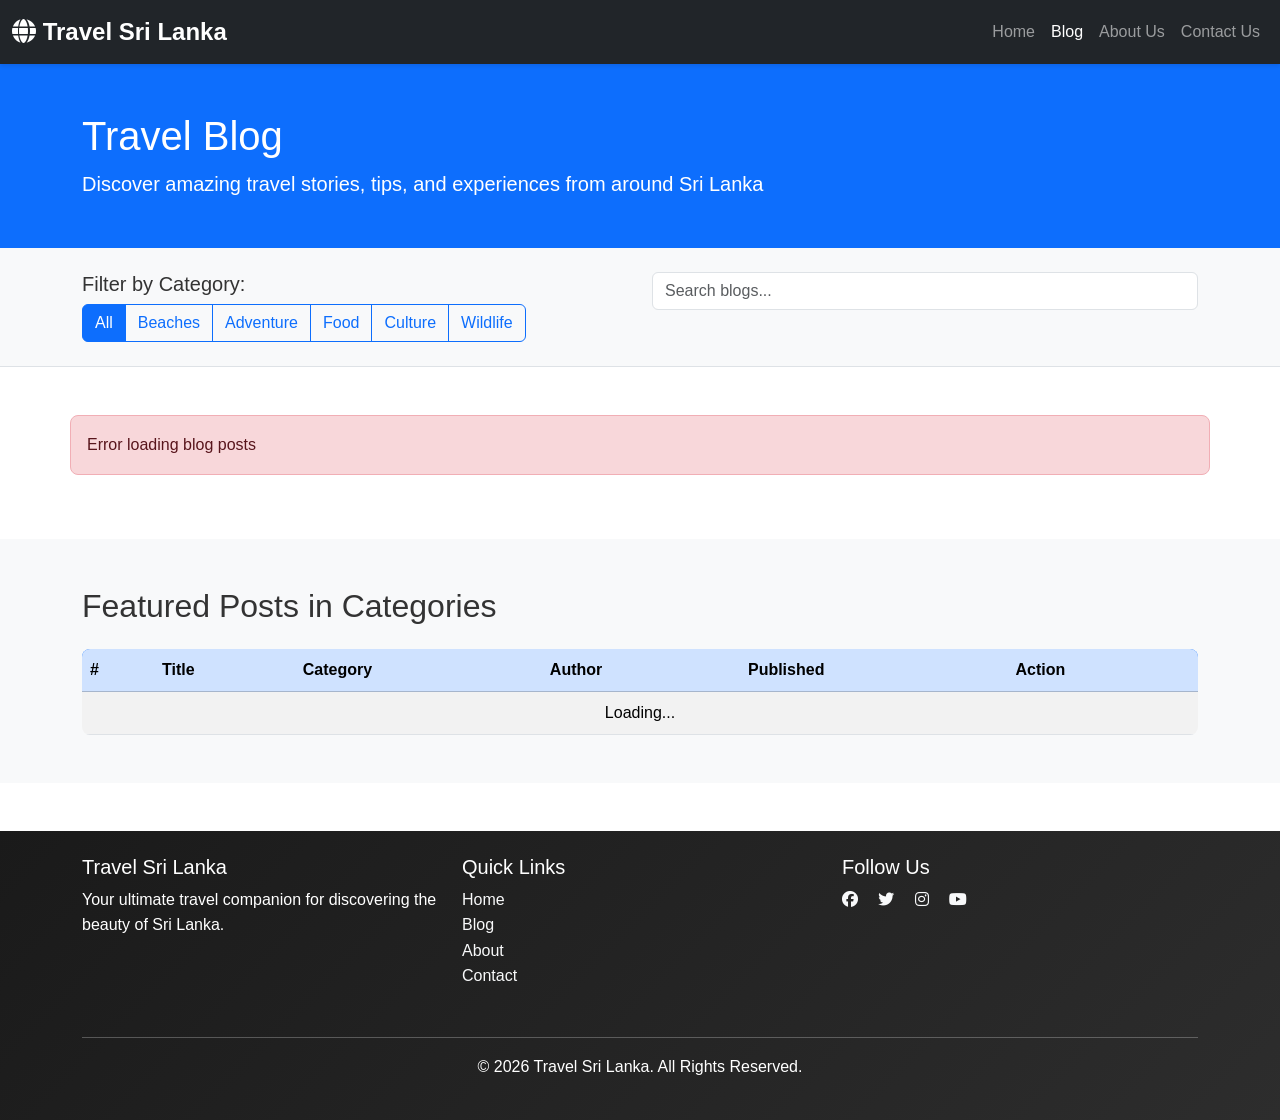
==== pages/blog.html @ 9011e3a1 "added image" ====
<!DOCTYPE html>
<html lang="en">
<head>
    <meta charset="UTF-8">
    <meta name="viewport" content="width=device-width, initial-scale=1.0">
    <title>Blog - Travel Sri Lanka</title>
    <link href="https://cdnjs.cloudflare.com/ajax/libs/bootstrap/5.3.0/css/bootstrap.min.css" rel="stylesheet">
    <link href="https://cdnjs.cloudflare.com/ajax/libs/font-awesome/6.4.0/css/all.min.css" rel="stylesheet">
    <link href="../css/style.css" rel="stylesheet">
</head>
<body>
    <!-- Navigation Bar -->
    <nav class="navbar navbar-expand-lg navbar-dark bg-dark sticky-top">
        <div class="container-fluid">
            <a class="navbar-brand fw-bold" href="../index.html">
                <i class="fas fa-globe"></i> Travel Sri Lanka
            </a>
            <button class="navbar-toggler" type="button" data-bs-toggle="collapse" data-bs-target="#navbarNav">
                <span class="navbar-toggler-icon"></span>
            </button>
            <div class="collapse navbar-collapse" id="navbarNav">
                <ul class="navbar-nav ms-auto">
                    <li class="nav-item">
                        <a class="nav-link" href="../index.html">Home</a>
                    </li>
                    <li class="nav-item">
                        <a class="nav-link active" href="blog.html">Blog</a>
                    </li>
                    <li class="nav-item">
                        <a class="nav-link" href="about.html">About Us</a>
                    </li>
                    <li class="nav-item">
                        <a class="nav-link" href="contact.html">Contact Us</a>
                    </li>
                </ul>
            </div>
        </div>
    </nav>

    <!-- Page Header -->
    <div class="bg-primary text-white py-5">
        <div class="container">
            <h1 class="mb-2">Travel Blog</h1>
            <p class="lead mb-0">Discover amazing travel stories, tips, and experiences from around Sri Lanka</p>
        </div>
    </div>

    <!-- Filter Section -->
    <section class="bg-light py-4 border-bottom">
        <div class="container">
            <div class="row">
                <div class="col-md-6">
                    <h5>Filter by Category:</h5>
                    <div id="category-filter" class="btn-group" role="group">
                        <button type="button" class="btn btn-outline-primary active" data-filter="all">All</button>
                        <button type="button" class="btn btn-outline-primary" data-filter="Beaches">Beaches</button>
                        <button type="button" class="btn btn-outline-primary" data-filter="Adventure">Adventure</button>
                        <button type="button" class="btn btn-outline-primary" data-filter="Food">Food</button>
                        <button type="button" class="btn btn-outline-primary" data-filter="Culture">Culture</button>
                        <button type="button" class="btn btn-outline-primary" data-filter="Wildlife">Wildlife</button>
                    </div>
                </div>
                <div class="col-md-6">
                    <input type="text" id="search-blogs" class="form-control" placeholder="Search blogs...">
                </div>
            </div>
        </div>
    </section>

    <!-- Blog Posts Section -->
    <section class="blog-section py-5">
        <div class="container">
            <div id="blog-container" class="row">
                <!-- Blog posts will be loaded dynamically -->
                <div class="spinner-border text-primary mx-auto" role="status">
                    <span class="visually-hidden">Loading...</span>
                </div>
            </div>
        </div>
    </section>

    <!-- Sidebar Section with Featured Posts Table -->
    <section class="py-5 bg-light">
        <div class="container">
            <h2 class="mb-4">Featured Posts in Categories</h2>
            <div class="table-responsive">
                <table class="table table-hover table-striped">
                    <thead class="table-primary">
                        <tr>
                            <th>#</th>
                            <th>Title</th>
                            <th>Category</th>
                            <th>Author</th>
                            <th>Published</th>
                            <th>Action</th>
                        </tr>
                    </thead>
                    <tbody id="featured-table">
                        <!-- Table will be populated via AJAX -->
                        <tr>
                            <td colspan="6" class="text-center">Loading...</td>
                        </tr>
                    </tbody>
                </table>
            </div>
        </div>
    </section>

    <!-- Footer -->
    <footer class="bg-dark text-white py-4 mt-5">
        <div class="container">
            <div class="row">
                <div class="col-md-4 mb-3">
                    <h5>Travel Sri Lanka</h5>
                    <p>Your ultimate travel companion for discovering the beauty of Sri Lanka.</p>
                </div>
                <div class="col-md-4 mb-3">
                    <h5>Quick Links</h5>
                    <ul class="list-unstyled">
                        <li><a href="../index.html" class="text-decoration-none text-light">Home</a></li>
                        <li><a href="blog.html" class="text-decoration-none text-light">Blog</a></li>
                        <li><a href="about.html" class="text-decoration-none text-light">About</a></li>
                        <li><a href="contact.html" class="text-decoration-none text-light">Contact</a></li>
                    </ul>
                </div>
                <div class="col-md-4 mb-3">
                    <h5>Follow Us</h5>
                    <a href="#" class="text-light me-3"><i class="fab fa-facebook"></i></a>
                    <a href="#" class="text-light me-3"><i class="fab fa-twitter"></i></a>
                    <a href="#" class="text-light me-3"><i class="fab fa-instagram"></i></a>
                    <a href="#" class="text-light"><i class="fab fa-youtube"></i></a>
                </div>
            </div>
            <hr class="bg-light">
            <div class="text-center">
                <p>&copy; 2026 Travel Sri Lanka. All Rights Reserved.</p>
            </div>
        </div>
    </footer>

    <script src="https://cdnjs.cloudflare.com/ajax/libs/jquery/3.6.4/jquery.min.js"></script>
    <script src="https://cdnjs.cloudflare.com/ajax/libs/bootstrap/5.3.0/js/bootstrap.bundle.min.js"></script>
    <script src="../js/script.js"></script>
    <script>
        let allBlogs = [];

        $(document).ready(function() {
            loadAllBlogs();
        });

        // Load all blogs
        function loadAllBlogs() {
            $.ajax({
                url: '../php/get_blogs.php',
                type: 'GET',
                dataType: 'json',
                success: function(data) {
                    console.log('All blogs loaded:', data);
                    allBlogs = data;
                    displayBlogs(data);
                    populateFeaturedTable(data);
                },
                error: function(xhr, status, error) {
                    console.error('Error loading blogs:', error);
                    $('#blog-container').html('<div class="alert alert-danger">Error loading blog posts</div>');
                }
            });
        }

        // Display blogs
        function displayBlogs(blogs) {
            let html = '';
            
            if(blogs.length === 0) {
                html = '<div class="col-12 text-center"><p>No blog posts available.</p></div>';
            } else {
                blogs.forEach(blog => {
                    const date = new Date(blog.created_date);
                    const formattedDate = date.toLocaleDateString('en-US', { 
                        year: 'numeric', 
                        month: 'short', 
                        day: 'numeric' 
                    });
                    
                    html += `
                        <div class="col-md-6 col-lg-4 mb-4">
                            <div class="card blog-card h-100">
                                <img src="../${blog.image}" class="card-img-top" alt="${blog.title}">
                                <div class="card-body d-flex flex-column">
                                    <div class="blog-meta">
                                        <span class="badge bg-primary mb-2">${blog.category}</span>
                                        <div>
                                            <i class="fas fa-calendar"></i> ${formattedDate}
                                            <span class="ms-3">
                                                <i class="fas fa-user"></i> ${blog.author}
                                            </span>
                                        </div>
                                    </div>
                                    <h5 class="card-title blog-title">${blog.title}</h5>
                                    <p class="card-text blog-excerpt">${blog.excerpt}</p>
                                    <a href="blog-details.html?id=${blog.id}" class="mt-auto read-more-btn">
                                        Read More <i class="fas fa-arrow-right"></i>
                                    </a>
                                </div>
                            </div>
                        </div>
                    `;
                });
            }
            
            $('#blog-container').html(html);
        }

        // Populate featured table
        function populateFeaturedTable(blogs) {
            let html = '';
            
            blogs.forEach((blog, index) => {
                const date = new Date(blog.created_date);
                const formattedDate = date.toLocaleDateString('en-US', { 
                    year: 'numeric', 
                    month: 'short', 
                    day: 'numeric' 
                });
                
                html += `
                    <tr>
                        <td>${index + 1}</td>
                        <td>${blog.title}</td>
                        <td><span class="badge bg-primary">${blog.category}</span></td>
                        <td>${blog.author}</td>
                        <td>${formattedDate}</td>
                        <td>
                            <a href="blog-details.html?id=${blog.id}" class="btn btn-sm btn-primary">
                                <i class="fas fa-eye"></i> View
                            </a>
                        </td>
                    </tr>
                `;
            });
            
            $('#featured-table').html(html);
        }

        // Category Filter
        $('#category-filter button').on('click', function() {
            $('#category-filter button').removeClass('active');
            $(this).addClass('active');
            
            const filter = $(this).data('filter');
            
            if(filter === 'all') {
                displayBlogs(allBlogs);
            } else {
                const filtered = allBlogs.filter(blog => blog.category === filter);
                displayBlogs(filtered);
            }
        });

        // Search Blogs
        $('#search-blogs').on('keyup', function() {
            const searchTerm = $(this).val().toLowerCase();
            const filtered = allBlogs.filter(blog => 
                blog.title.toLowerCase().includes(searchTerm) ||
                blog.excerpt.toLowerCase().includes(searchTerm) ||
                blog.author.toLowerCase().includes(searchTerm)
            );
            displayBlogs(filtered);
        });
    </script>
</body>
</html>
---- css/style.css ----
/* Global Styles */
:root {
    --primary-color: #0d6efd;
    --secondary-color: #6c757d;
    --success-color: #198754;
    --danger-color: #dc3545;
    --dark-color: #212529;
    --light-color: #f8f9fa;
}

* {
    margin: 0;
    padding: 0;
    box-sizing: border-box;
}

body {
    font-family: 'Segoe UI', Tahoma, Geneva, Verdana, sans-serif;
    line-height: 1.6;
    color: #333;
}

/* Navigation Bar */
.navbar {
    box-shadow: 0 2px 4px rgba(0,0,0,0.1);
}

.navbar-brand {
    font-size: 1.5rem;
    color: #fff !important;
    transition: transform 0.3s;
}

.navbar-brand:hover {
    transform: scale(1.05);
}

/* Banner Section */
.banner-container {
    position: relative;
    height: 400px;
    overflow: hidden;
}

.banner-image {
    width: 100%;
    height: 100%;
    object-fit: cover;
}

.banner-overlay {
    position: absolute;
    top: 0;
    left: 0;
    width: 100%;
    height: 100%;
    background: rgba(0, 0, 0, 0.4);
    display: flex;
    align-items: center;
    justify-content: center;
}

.banner-content {
    text-align: center;
    color: white;
    z-index: 2;
}

.banner-content h1 {
    font-size: 3.5rem;
    font-weight: bold;
    text-shadow: 2px 2px 4px rgba(0,0,0,0.5);
    margin-bottom: 1rem;
    animation: slideInDown 0.8s ease;
}

.banner-content p {
    font-size: 1.5rem;
    text-shadow: 1px 1px 2px rgba(0,0,0,0.5);
    animation: slideInUp 0.8s ease;
}

@keyframes slideInDown {
    from {
        opacity: 0;
        transform: translateY(-50px);
    }
    to {
        opacity: 1;
        transform: translateY(0);
    }
}

@keyframes slideInUp {
    from {
        opacity: 0;
        transform: translateY(50px);
    }
    to {
        opacity: 1;
        transform: translateY(0);
    }
}

/* Featured Section */
.featured-section {
    background-color: #f8f9fa;
}

.destination-card {
    transition: transform 0.3s, box-shadow 0.3s;
    border: none;
    overflow: hidden;
    height: 100%;
}

.destination-card:hover {
    transform: translateY(-10px);
    box-shadow: 0 8px 16px rgba(0,0,0,0.1);
}

.destination-card img {
    height: 250px;
    object-fit: cover;
    transition: transform 0.3s;
}

.destination-card:hover img {
    transform: scale(1.05);
}

.card-body {
    padding: 1.5rem;
}

/* Blog Section */
.blog-section {
    background-color: #fff;
}

.blog-card {
    transition: transform 0.3s, box-shadow 0.3s;
    border: 1px solid #ddd;
    overflow: hidden;
    height: 100%;
}

.blog-card:hover {
    transform: translateY(-5px);
    box-shadow: 0 5px 15px rgba(0,0,0,0.1);
}

.blog-card img {
    height: 200px;
    object-fit: cover;
    transition: transform 0.3s;
}

.blog-card:hover img {
    transform: scale(1.05);
}

.blog-meta {
    font-size: 0.85rem;
    color: #6c757d;
    margin-bottom: 0.5rem;
}

.blog-meta i {
    margin-right: 0.3rem;
    color: var(--primary-color);
}

.blog-title {
    font-weight: bold;
    color: #333;
    margin-bottom: 0.5rem;
}

.blog-excerpt {
    font-size: 0.95rem;
    color: #666;
    margin-bottom: 1rem;
}

.read-more-btn {
    text-decoration: none;
    color: var(--primary-color);
    font-weight: 500;
    transition: color 0.3s;
}

.read-more-btn:hover {
    color: #0b5ed7;
}

/* Statistics Section */
.stats-section {
    background: linear-gradient(135deg, #0d6efd 0%, #0b5ed7 100%);
}

.stats-section h3 {
    font-size: 2rem;
    margin-bottom: 0.5rem;
}

.stats-section h4 {
    font-size: 2.5rem;
    font-weight: bold;
}

.stats-section p {
    font-size: 1.1rem;
    opacity: 0.9;
}

/* Newsletter Section */
.newsletter-section {
    background-color: #f8f9fa;
}

#newsletter-form {
    margin-top: 1rem;
}

#newsletter-form input {
    border-radius: 0.375rem 0 0 0.375rem;
}

#newsletter-form button {
    border-radius: 0 0.375rem 0.375rem 0;
}

/* Footer */
footer {
    background: linear-gradient(135deg, #1a1a1a 0%, #2d2d2d 100%);
    margin-top: 3rem;
}

footer a {
    transition: color 0.3s;
}

footer a:hover {
    color: var(--primary-color) !important;
}

/* Blog Details Page */
.blog-header {
    position: relative;
    height: 400px;
    overflow: hidden;
    margin-bottom: 2rem;
}

.blog-header img {
    width: 100%;
    height: 100%;
    object-fit: cover;
}

.blog-content {
    line-height: 1.8;
    font-size: 1.05rem;
}

.blog-content p {
    margin-bottom: 1.5rem;
}

.blog-content h3 {
    margin-top: 2rem;
    margin-bottom: 1rem;
    color: #333;
    font-weight: bold;
}

.blog-content img {
    max-width: 100%;
    height: auto;
    margin: 1.5rem 0;
    border-radius: 0.375rem;
}

/* Comment Section */
.comments-section {
    background-color: #f8f9fa;
    padding: 2rem;
    border-radius: 0.5rem;
    margin-top: 2rem;
}

.comment-item {
    background-color: #fff;
    padding: 1.5rem;
    margin-bottom: 1rem;
    border-left: 4px solid var(--primary-color);
    border-radius: 0.375rem;
    box-shadow: 0 1px 3px rgba(0,0,0,0.05);
}

.comment-author {
    font-weight: bold;
    color: #333;
    margin-bottom: 0.25rem;
}

.comment-date {
    font-size: 0.85rem;
    color: #6c757d;
    margin-bottom: 0.75rem;
}

.comment-text {
    color: #555;
    line-height: 1.6;
}

.comment-form {
    background-color: #fff;
    padding: 2rem;
    border-radius: 0.5rem;
    margin-bottom: 2rem;
    box-shadow: 0 2px 8px rgba(0,0,0,0.05);
}

.form-label {
    font-weight: 500;
    margin-bottom: 0.5rem;
}

/* About Page */
.about-hero {
    background: linear-gradient(135deg, #0d6efd 0%, #0b5ed7 100%);
    color: white;
    padding: 4rem 2rem;
    text-align: center;
    margin-bottom: 3rem;
}

.about-hero h1 {
    font-size: 2.5rem;
    margin-bottom: 1rem;
}

.about-content {
    line-height: 1.8;
    font-size: 1.05rem;
}

.team-member {
    text-align: center;
    padding: 2rem;
    border-radius: 0.5rem;
    transition: transform 0.3s, box-shadow 0.3s;
}

.team-member:hover {
    transform: translateY(-10px);
    box-shadow: 0 5px 15px rgba(0,0,0,0.1);
}

.team-member img {
    width: 150px;
    height: 150px;
    border-radius: 50%;
    margin-bottom: 1rem;
    object-fit: cover;
    border: 4px solid var(--primary-color);
}

/* Contact Page */
.contact-form {
    background-color: #f8f9fa;
    padding: 2rem;
    border-radius: 0.5rem;
    box-shadow: 0 2px 8px rgba(0,0,0,0.05);
}

.contact-info {
    background-color: var(--primary-color);
    color: white;
    padding: 2rem;
    border-radius: 0.5rem;
    margin-bottom: 2rem;
}

.contact-info h4 {
    margin-top: 1.5rem;
    margin-bottom: 0.5rem;
}

.contact-info p {
    margin-bottom: 0.5rem;
}

/* Tables */
.table-responsive {
    border-radius: 0.5rem;
    overflow: hidden;
}

.table {
    margin-bottom: 0;
}

.table thead {
    background-color: var(--primary-color);
    color: white;
}

.table tbody tr {
    transition: background-color 0.2s;
}

.table tbody tr:hover {
    background-color: #f8f9fa;
}

/* Responsive Design */
@media (max-width: 768px) {
    .banner-content h1 {
        font-size: 2rem;
    }

    .banner-content p {
        font-size: 1rem;
    }

    .blog-content {
        font-size: 1rem;
    }

    .about-hero h1 {
        font-size: 1.8rem;
    }
}

/* Loading Spinner */
.spinner-border {
    width: 3rem;
    height: 3rem;
}

/* Alerts */
.alert {
    border-radius: 0.5rem;
    margin-bottom: 1rem;
}

/* Buttons */
.btn-primary {
    background-color: var(--primary-color);
    border-color: var(--primary-color);
    font-weight: 500;
    transition: all 0.3s;
}

.btn-primary:hover {
    background-color: #0b5ed7;
    border-color: #0b5ed7;
    transform: translateY(-2px);
    box-shadow: 0 4px 12px rgba(13, 110, 253, 0.3);
}

.btn-secondary {
    background-color: var(--secondary-color);
    border-color: var(--secondary-color);
}

.btn-secondary:hover {
    background-color: #5c636a;
    border-color: #5c636a;
}

/* Cards */
.card {
    border-radius: 0.5rem;
    border: 1px solid #ddd;
}

/* Images */
img {
    max-width: 100%;
    height: auto;
}

/* Utility Classes */
.text-muted {
    color: #6c757d !important;
}

.mt-custom {
    margin-top: 3rem;
}

.mb-custom {
    margin-bottom: 3rem;
}
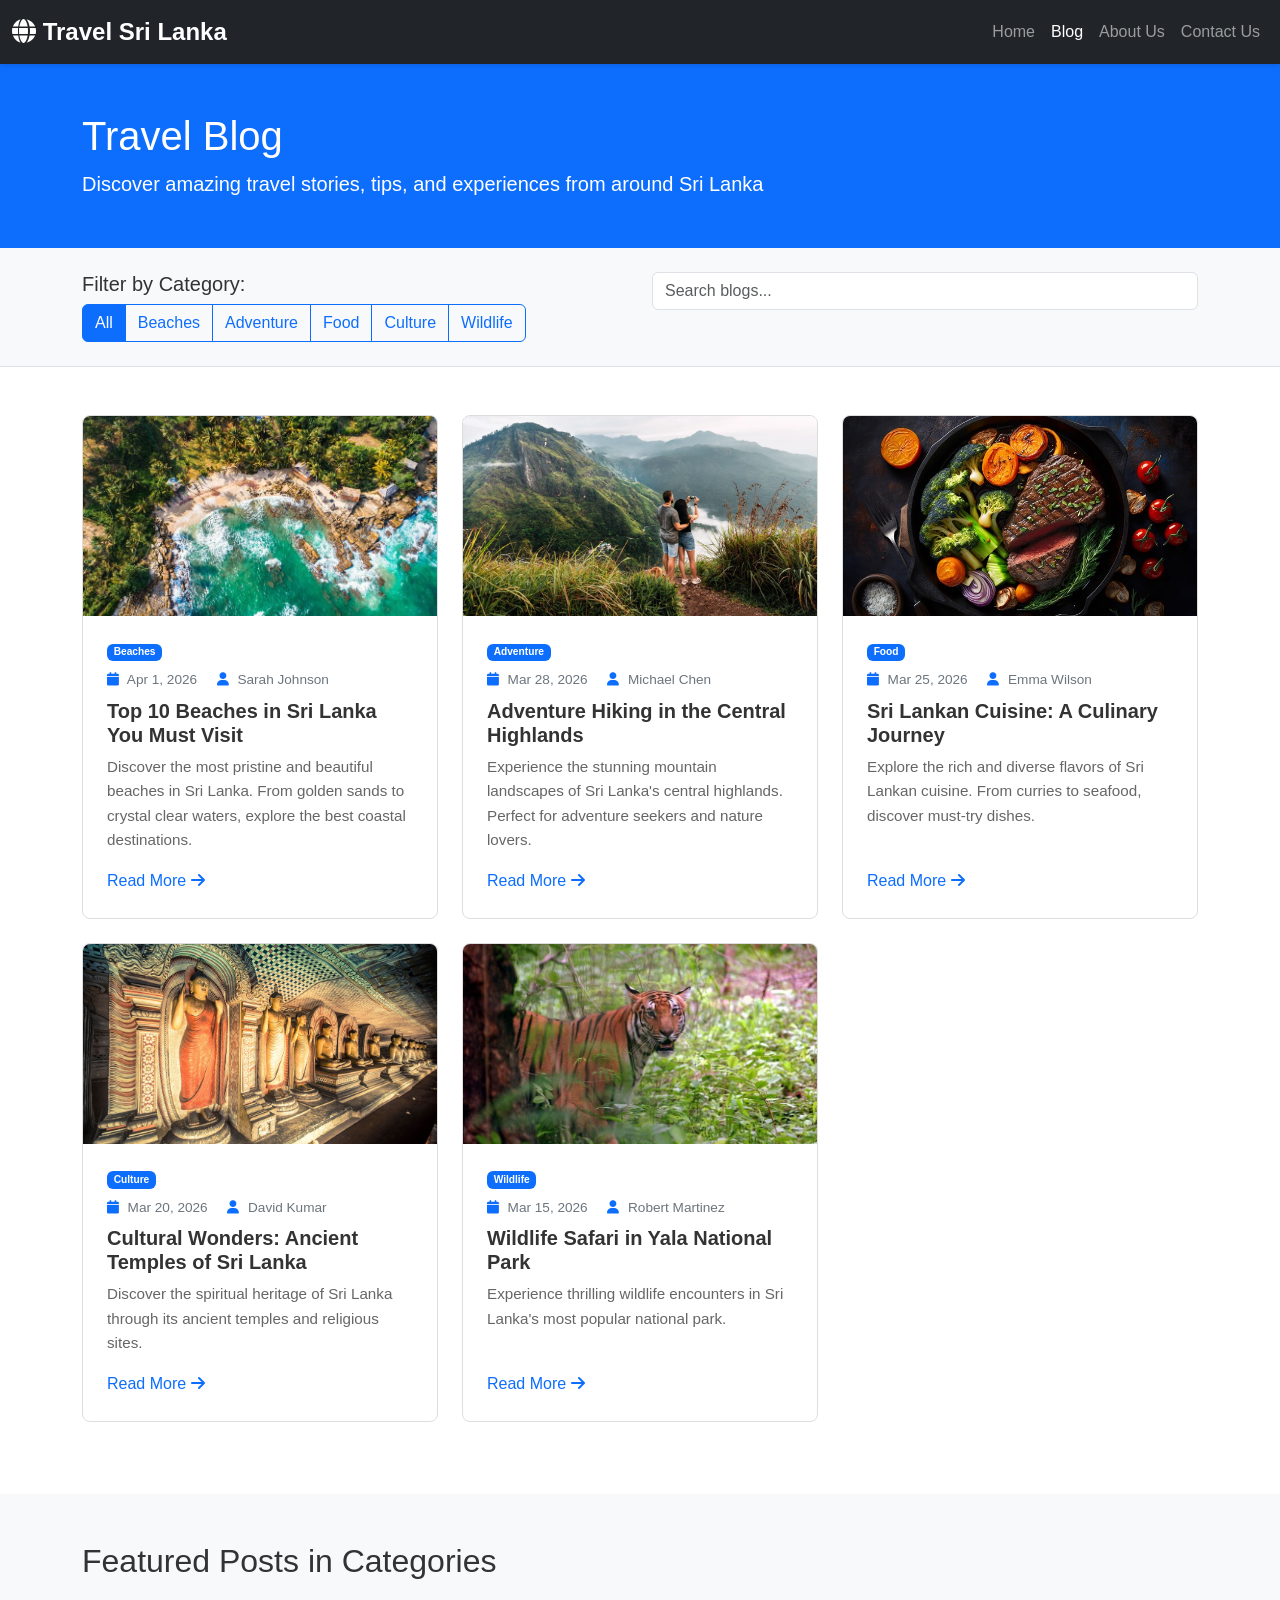
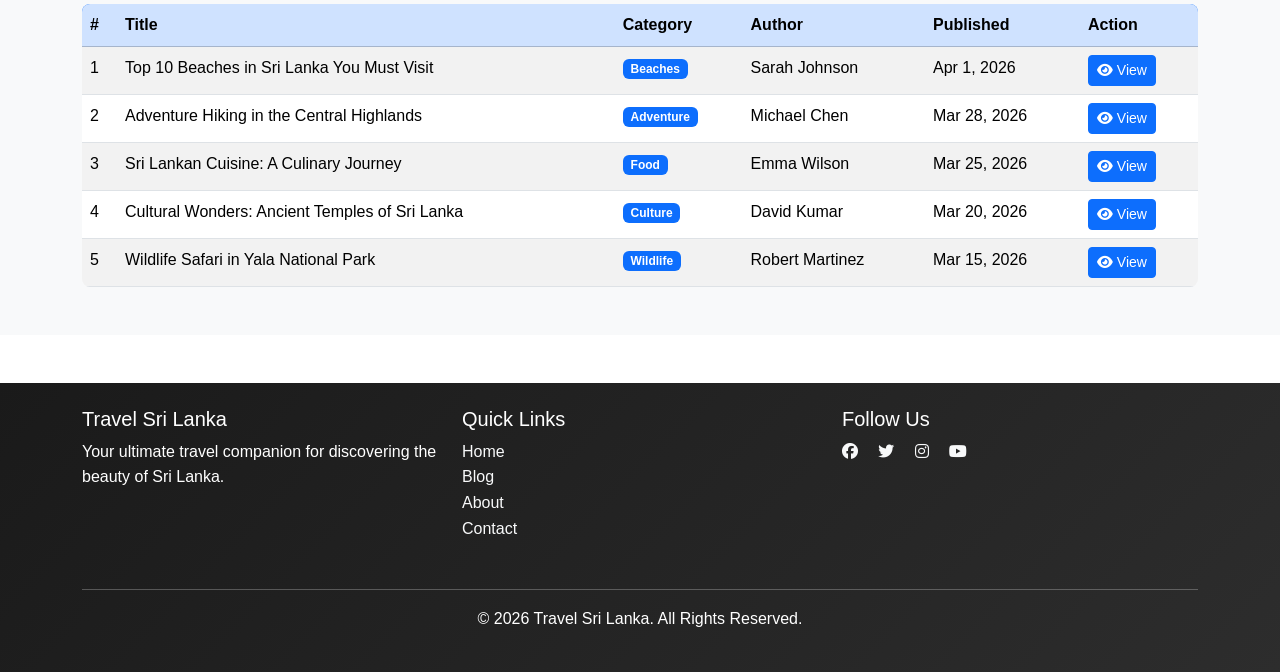
==== commit a6c9cb69: "Change blog data source to local JSON and sort Updated blog loading to use local JSON file and added" ====
--- a/pages/blog.html
+++ b/pages/blog.html
@@ -151,11 +151,15 @@
         // Load all blogs
         function loadAllBlogs() {
             $.ajax({
-                url: '../php/get_blogs.php',
+                url: '../data/blogs.json',
                 type: 'GET',
                 dataType: 'json',
                 success: function(data) {
                     console.log('All blogs loaded:', data);
+                    // Sort by date
+                    data.sort(function(a, b) {
+                        return new Date(b.created_date) - new Date(a.created_date);
+                    });
                     allBlogs = data;
                     displayBlogs(data);
                     populateFeaturedTable(data);
